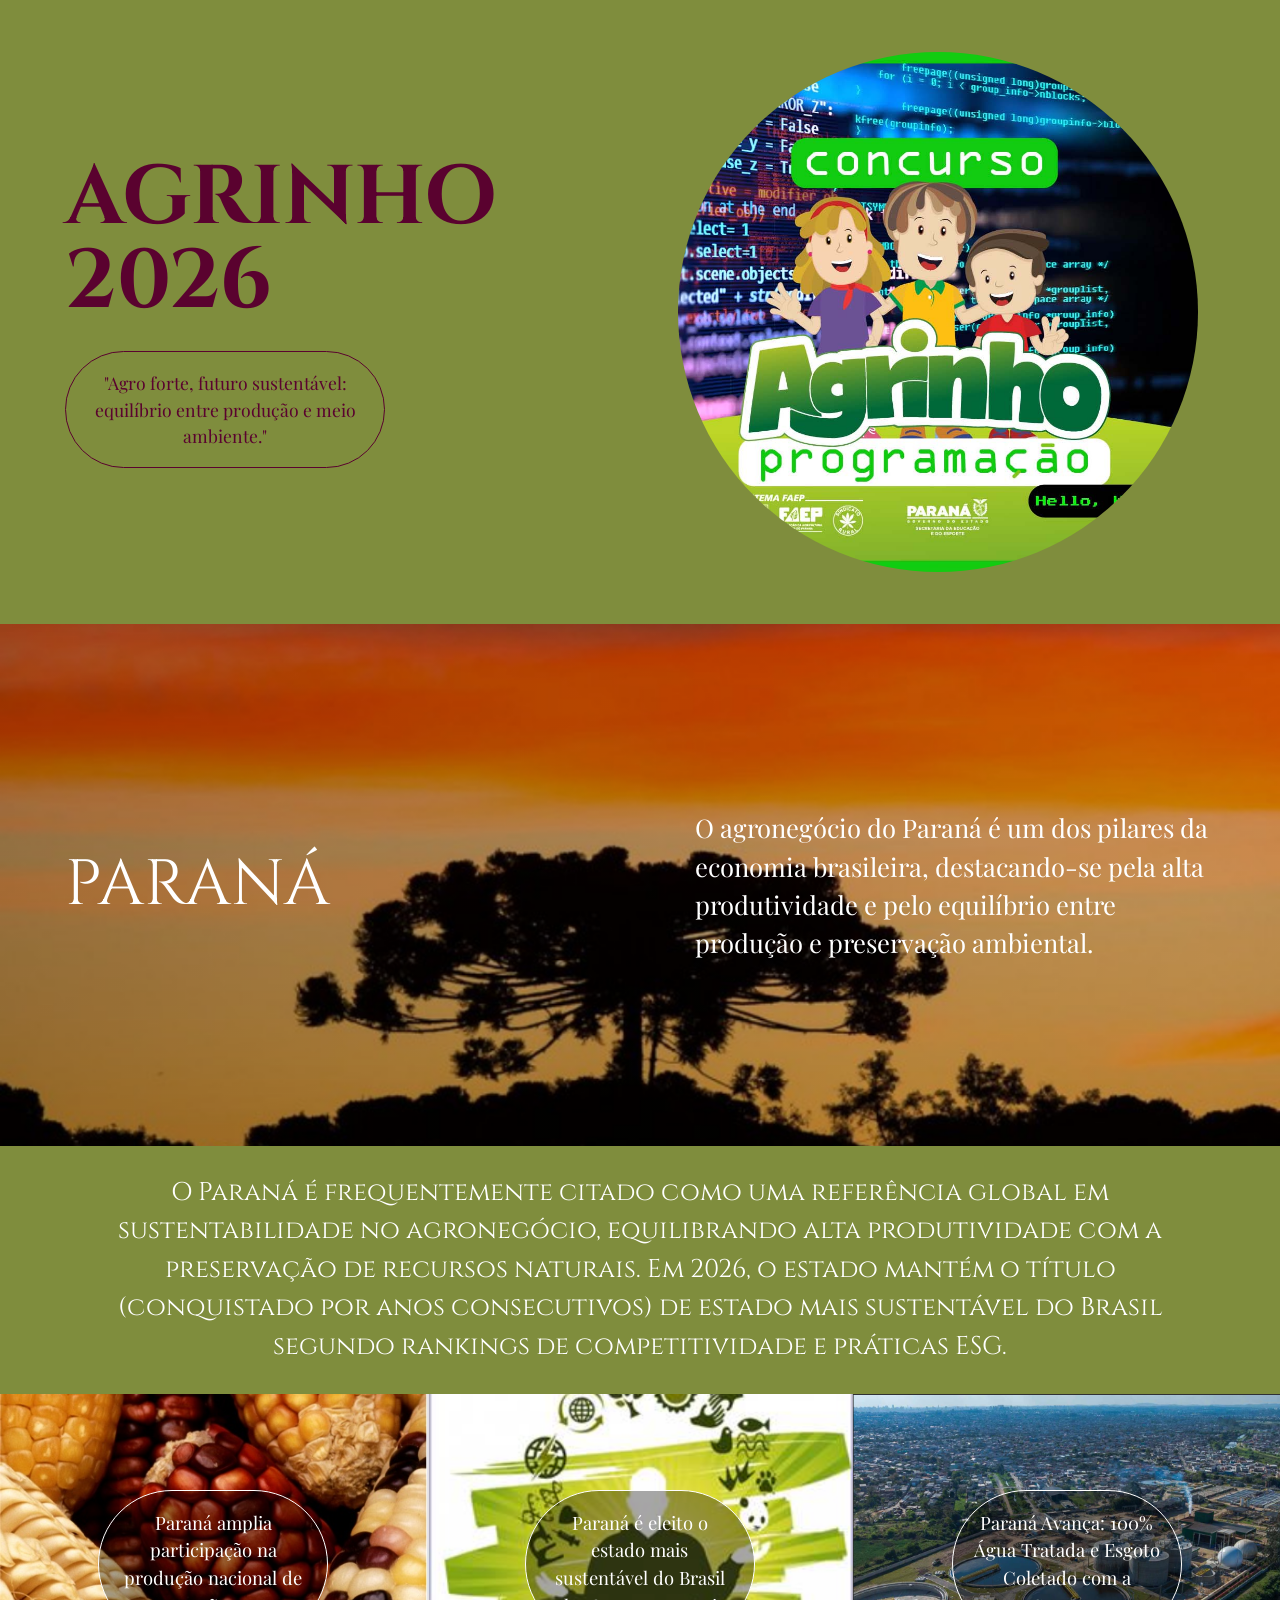
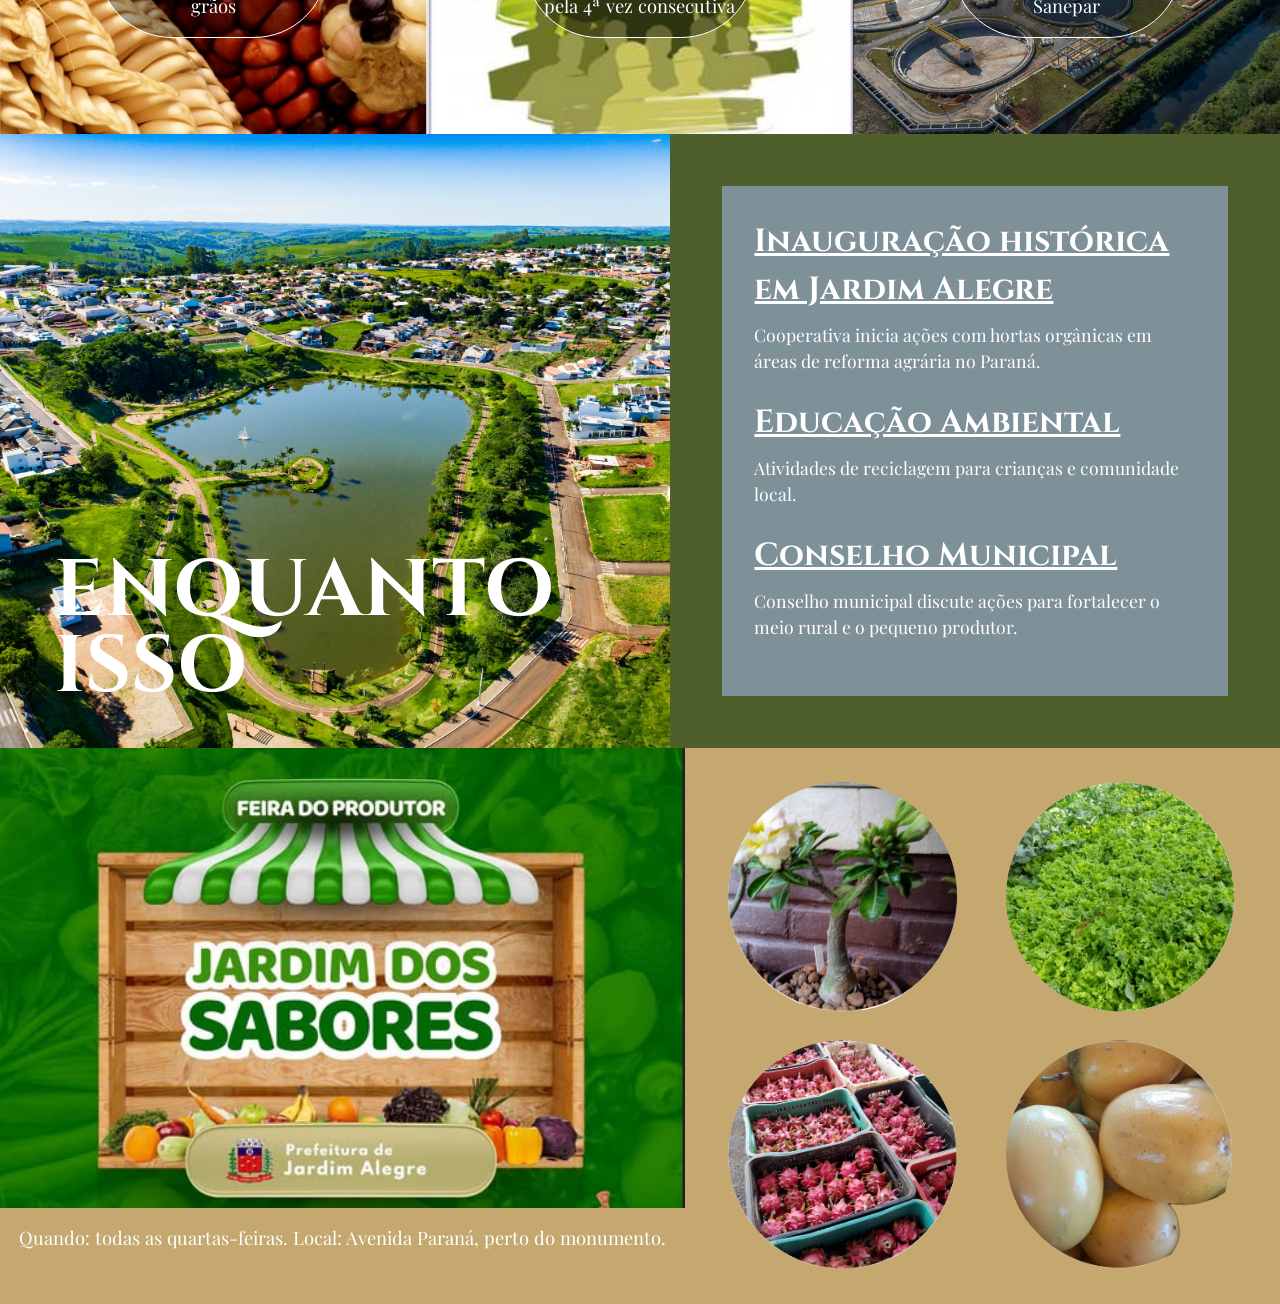
==== index.html @ 3c8ac08d "Arquivos iniciais da formação" ====
<!-- index.html -->
<!DOCTYPE html>
<html lang="pt-BR">
<head>
  <meta charset="UTF-8" />
  <meta name="viewport" content="width=device-width, initial-scale=1.0" />
  <title>Agrinho 2026</title>

  <!-- Fontes semelhantes ao visual do layout -->
  <link rel="preconnect" href="https://fonts.googleapis.com" />
  <link rel="preconnect" href="https://fonts.gstatic.com" crossorigin />
  <link href="https://fonts.googleapis.com/css2?family=Cinzel:wght@400;600;700&family=Playfair+Display:wght@400;600&display=swap" rel="stylesheet" />

  <link rel="stylesheet" href="style.css" />
</head>
<body>
  <!-- SEÇÃO 1: topo com título e imagem circular -->
  <header class="hero">
    <div class="container hero-grid">
      <div class="hero-left">
        <h1>AGRINHO<br>2026</h1>
        <p class="frase">
          "Agro forte, futuro sustentável: equilíbrio entre produção e meio ambiente."
        </p>
      </div>

      <div class="hero-right">
        <!-- Troque pela sua imagem do concurso -->
        <img src="./assets/logo-agrinho.jpg" alt="Concurso Agrinho Programação">
      </div>
    </div>
  </header>

  <!-- SEÇÃO 2: banner com foto grande e texto -->
  <section class="banner-parana">
    <div class="overlay">
      <div class="container banner-content">
        <h2>PARANÁ</h2>
        <p>
          O agronegócio do Paraná é um dos pilares da economia brasileira, destacando-se pela alta
          produtividade e pelo equilíbrio entre produção e preservação ambiental.
        </p>
      </div>
    </div>
  </section>

  <!-- SEÇÃO 3: frase em faixa -->
  <section class="faixa-texto">
    <div class="container">
      <p>
        O Paraná é frequentemente citado como uma referência global em sustentabilidade no agronegócio, equilibrando alta produtividade com a preservação de recursos naturais. Em 2026, o estado mantém o título (conquistado por anos consecutivos) de estado mais sustentável do Brasil segundo rankings de competitividade e práticas ESG.
      </p>
    </div>
  </section>

  <!-- SEÇÃO 4: três cards com imagens -->
  <section class="cards">
    <article class="card card1">
      <div class="bolha video-trigger" data-video-id="graos" data-video="https://www.youtube.com/embed/NdcTTXxXsOU?si=uc9wIzrJ57qQvcl_?autoplay=1">Paraná amplia participação na produção nacional de grãos</div>
    </article>
    <article class="card card2">
      <div class="bolha video-trigger" data-video-id="sustentavel" data-video="https://www.youtube.com/embed/W60i5AXB_xk?si=86JGva4tLfVAZhiq?autoplay=1">Paraná é eleito o estado mais sustentável do Brasil pela 4ª vez consecutiva</div>
    </article>
    <article class="card card3">
      <div class="bolha video-trigger" data-video-id="sanepar" data-video="https://www.youtube.com/watch?v=q3OQW8svbgk">Paraná Avança: 100% Água Tratada e Esgoto Coletado com a Sanepar</div>
    </article>
  </section>

  <!-- SEÇÃO 5: bloco "ENQUANTO ISSO" + caixa de notícias -->
  <section class="noticias">
    <div class="noticias-esquerda">
      <img src="./assets/fundo-5.jpg" alt="Vista aérea área rural">
      <h3>ENQUANTO<br>ISSO</h3>
    </div>

    <aside class="noticias-direita">
      <h4>
        <button
          class="noticia-trigger"
          type="button"
          data-news-id="inauguracao"
          data-news-title="Inauguração histórica em Jardim Alegre"
          data-news-image="./assets/inauguracao.jpg"
        >
          Inauguração histórica em Jardim Alegre
        </button>
      </h4>
      <p>Cooperativa inicia ações com hortas orgânicas em áreas de reforma agrária no Paraná.</p>

      <h4>
          <button
          class="noticia-trigger"
          type="button"
          data-news-id="ambiental"
          data-news-title="Educação Ambiental"
          data-news-image="./assets/meio-ambiente.jpg"
        >
          Educação Ambiental
        </button>
        
    </h4>
      <p>Atividades de reciclagem para crianças e comunidade local.</p>

      <h4>
          <button
          class="noticia-trigger"
          type="button"
          data-news-id="conselho"
          data-news-title="Conselho Municipal"
          data-news-image="./assets/conselho.jpg"
        >
           Conselho Municipal
        </button>
       
    </h4>
      <p>Conselho municipal discute ações para fortalecer o meio rural e o pequeno produtor.</p>
    </aside>
  </section>

  <!-- SEÇÃO 6: feira + galeria circular -->
  <section class="feira">
    <div class="feira-esquerda">
      <img src="./assets/fundo-6.png" alt="Feira do produtor">
      <p>Quando: todas as quartas-feiras. Local: Avenida Paraná, perto do monumento.</p>
    </div>

    <div class="feira-direita">
      <img src="./assets/link-1.png" alt="Muda de planta">
      <img src="./assets/link-2.png" alt="Verduras">
      <img src="./assets/link-3.png" alt="Frutas">
      <img src="./assets/link-4.png" alt="Batatas">
    </div>
  </section>
  <div class="video-modal" id="video-modal" aria-hidden="true">
    <div class="video-modal-content" role="dialog" aria-modal="true" aria-label="Vídeo">
      <button class="video-modal-close" id="close-video-modal" type="button" aria-label="Fechar vídeo">×</button>
      <iframe
        id="video-frame"
        src=""
        title="Vídeo do Paraná"
        allow="accelerometer; autoplay; clipboard-write; encrypted-media; gyroscope; picture-in-picture"
        allowfullscreen
      ></iframe>
      <div class="video-transcricao">
        <h4>Transcrição do vídeo</h4>
        <p id="video-transcript-text">Selecione um vídeo para ver a transcrição.</p>
      </div>
    </div>
  </div>

  <div class="news-modal" id="news-modal" aria-hidden="true">
    <div class="news-modal-content" role="dialog" aria-modal="true" aria-label="Notícia">
      <button class="news-modal-close" id="close-news-modal" type="button" aria-label="Fechar notícia">×</button>
      <img id="news-modal-image" src="" alt="" />
      <h4 id="news-modal-title"></h4>
      <button class="news-read-button" id="news-read-button" type="button">Ler notícia</button>
    </div>
  </div>

  <script src="script-video.js"></script>
  <script src="script-noticias.js"></script>
</body>
</html>
---- style.css ----
/* style.css */

/* Variáveis de cor para facilitar ajustes do tema */
:root {
  --verde-oliva: #7f8d3d;
  --verde-escuro: #4f5f2b;
  --vinho: #5a022f;
  --bege: #c5a86f;
  --azul-caixa: #7f9198;
  --branco: #ffffff;
}

/* Reset básico para consistência entre navegadores */
* {
  margin: 0;
  padding: 0;
  box-sizing: border-box;
}

/* Configuração global do corpo */
body {
  font-family: "Playfair Display", serif;
  background: #f4f1e8;
  color: var(--branco);
  line-height: 1.5;
}

/* Container central para limitar largura de conteúdo */
.container {
  width: min(1150px, 92%);
  margin: 0 auto;
}

/* HERO */
.hero {
  background: var(--verde-oliva);
  padding: 52px 0;
}

.hero-grid {
  display: grid;
  grid-template-columns: 1fr 1fr;
  align-items: center;
  gap: 40px;
}

.hero-left h1 {
  font-family: "Cinzel", serif;
  color: var(--vinho);
  font-size: clamp(2.2rem, 7vw, 5.2rem);
  line-height: 1.02;
  margin-bottom: 26px;
}

.frase {
  max-width: 320px;
  color: var(--vinho);
  border: 1px solid var(--vinho);
  border-radius: 999px;
  padding: 18px 20px;
  text-align: center;
  font-size: 1.1rem;
}

.hero-right img {
  width: min(520px, 100%);
  aspect-ratio: 1 / 1;
  object-fit: cover;
  border-radius: 50%;
  display: block;
  margin-inline: auto;
}

/* BANNER PARANÁ */
.banner-parana {
  min-height: 58vh;
  background: url("./assets/Fundo-1.png") center / cover no-repeat;
}

.overlay {
  background: linear-gradient(to right, rgba(0,0,0,.35), rgba(0,0,0,.2));
  min-height: inherit;
}

.banner-content {
  min-height: 58vh;
  display: flex;
  justify-content: space-between;
  align-items: center;
  gap: 24px;
}

.banner-content h2 {
  font-family: "Cinzel", serif;
  font-size: clamp(2rem, 5vw, 4rem);
  font-weight: 400;
}

.banner-content p {
  max-width: 520px;
  font-size: clamp(1rem, 2vw, 1.8rem);
}

/* FAIXA */
.faixa-texto {
  background: var(--verde-oliva);
  text-align: center;
  padding: 28px 0;
}

.faixa-texto p {
  font-family: "Cinzel", serif;
  font-size: clamp(1rem, 2vw, 1.8rem);
}

/* CARDS */
.cards {
  display: grid;
  grid-template-columns: repeat(3, 1fr);
}

.card {
  min-height: 340px;
  display: grid;
  place-items: center;
  background-size: cover;
  background-position: center;
}

.card1 { background-image: url("./assets/fundo-2.jpeg"); }
.card2 { background-image: url("./assets/fundo-3.png"); }
.card3 { background-image: url("./assets/fundo-4.png"); }

.bolha {
  width: min(230px, 90%);
  padding: 18px;
  border: 1px solid #fff;
  border-radius: 999px;
  text-align: center;
  background: rgba(0, 0, 0, 0.35);
  font-size: 1.15rem;
}

/* NOTÍCIAS */
.noticias {
  display: grid;
  grid-template-columns: 1.1fr 1fr;
  background: var(--verde-escuro);
}

.noticias-esquerda {
  position: relative;
}

.noticias-esquerda img {
  width: 100%;
  height: 100%;
  object-fit: cover;
  min-height: 480px;
}

.noticias-esquerda h3 {
  position: absolute;
  left: 8%;
  bottom: 7%;
  font-family: "Cinzel", serif;
  font-size: clamp(2rem, 7vw, 5rem);
  font-weight: 700;
  line-height: 0.95;
}

.noticias-direita {
  margin: 52px;
  background: var(--azul-caixa);
  padding: 32px;
}

.noticias-direita h4 {
  font-family: "Cinzel", serif;
  font-size: clamp(1.2rem, 2.5vw, 2rem);
  margin: 0 0 8px;
  text-decoration: underline;
}

.noticia-trigger {
  border: 0;
  background: transparent;
  color: inherit;
  font: inherit;
  text-align: left;
  text-decoration: underline;
  cursor: pointer;
}

.noticia-trigger:hover {
  opacity: 0.82;
}

.noticias-direita p {
  margin: 0 0 24px;
  font-size: 1.1rem;
}

/* FEIRA */
.feira {
  display: grid;
  grid-template-columns: 1.15fr 1fr;
  background: var(--bege);
}

.feira-esquerda img {
  width: 100%;
  height: 460px;
  object-fit: cover;
  display: block;
}

.feira-esquerda p {
  color: #fff;
  text-align: center;
  padding: 16px;
  font-size: 1.15rem;
}

.feira-direita {
  padding: 34px;
  display: grid;
  grid-template-columns: repeat(2, minmax(120px, 1fr));
  gap: 28px;
  align-content: center;
  justify-items: center;
}

.feira-direita img {
  width: min(230px, 100%);
  aspect-ratio: 1 / 1;
  border-radius: 50%;
  object-fit: cover;
}

/* RESPONSIVIDADE: tablets */
@media (max-width: 980px) {
  .hero-grid,
  .banner-content,
  .noticias,
  .feira {
    grid-template-columns: 1fr;
  }

  .banner-content {
    padding: 42px 0;
    align-items: flex-start;
    min-height: auto;
  }

  .cards {
    grid-template-columns: 1fr 1fr;
  }

  .noticias-direita {
    margin: 0;
  }
}

/* RESPONSIVIDADE: celulares */
@media (max-width: 640px) {
  .hero {
    padding: 28px 0;
  }

  .frase {
    max-width: 100%;
    font-size: 1rem;
  }

  .cards {
    grid-template-columns: 1fr;
  }

  .card {
    min-height: 290px;
  }

  .feira-direita {
    grid-template-columns: 1fr 1fr;
    gap: 18px;
    padding: 20px;
  }

  .noticias-direita {
    padding: 22px;
  }

  .video-transcricao {
    display: none;
  }
}

/* POPUP DE VIDEO */
.bolha.video-trigger {
  cursor: pointer;
  transition: transform 0.2s ease, background 0.2s ease;
}

.bolha.video-trigger:hover {
  transform: scale(1.04);
  background: rgba(0, 0, 0, 0.52);
}

.video-modal {
  position: fixed;
  inset: 0;
  display: none;
  place-items: center;
  background: rgba(0, 0, 0, 0.75);
  padding: 20px;
  z-index: 999;
}

.video-modal.active {
  display: grid;
}

.video-modal-content {
  position: relative;
  width: min(920px, 94vw);
  background: #000;
  border-radius: 12px;
  overflow: hidden;
  max-height: 90vh;
  display: flex;
  flex-direction: column;
}

.video-modal-content iframe {
  width: 100%;
  aspect-ratio: 16 / 9;
  border: 0;
  display: block;
}

.video-transcricao {
  padding: 16px;
  background: #f4f1e8;
  color: #222;
  overflow-y: auto;
  max-height: 32vh;
}

.video-transcricao h4 {
  font-family: "Cinzel", serif;
  font-size: 1.2rem;
  margin: 0 0 8px;
}

.video-transcricao p {
  margin: 0;
  line-height: 1.55;
}

.video-modal-close {
  position: absolute;
  top: 8px;
  right: 8px;
  width: 38px;
  height: 38px;
  border: 0;
  border-radius: 50%;
  background: rgba(255, 255, 255, 0.9);
  color: #222;
  font-size: 1.6rem;
  line-height: 1;
  cursor: pointer;
}

body.modal-open {
  overflow: hidden;
}

/* POPUP DE NOTICIA */
.news-modal {
  position: fixed;
  inset: 0;
  display: none;
  place-items: center;
  background: rgba(0, 0, 0, 0.75);
  padding: 20px;
  z-index: 1000;
}

.news-modal.active {
  display: grid;
}

.news-modal-content {
  position: relative;
  width: min(760px, 94vw);
  background: #f4f1e8;
  color: #2c2c2c;
  border-radius: 12px;
  padding: 18px 18px 22px;
}

.news-modal-content img {
  width: 100%;
  aspect-ratio: 16 / 9;
  object-fit: cover;
  border-radius: 10px;
  margin-bottom: 12px;
  background: #ddd;
}

.news-modal-content h4 {
  font-family: "Cinzel", serif;
  color: #2c2c2c;
  font-size: clamp(1.1rem, 2.4vw, 1.7rem);
  margin: 0 0 14px;
}

.news-read-button {
  border: 0;
  border-radius: 999px;
  padding: 12px 20px;
  background: var(--verde-escuro);
  color: #fff;
  font-size: 1rem;
  cursor: pointer;
}

.news-modal-close {
  position: absolute;
  top: 8px;
  right: 8px;
  width: 38px;
  height: 38px;
  border: 0;
  border-radius: 50%;
  background: rgba(0, 0, 0, 0.8);
  color: #fff;
  font-size: 1.5rem;
  line-height: 1;
  cursor: pointer;
}

/* Acessibilidade: foco visível para navegação por teclado */
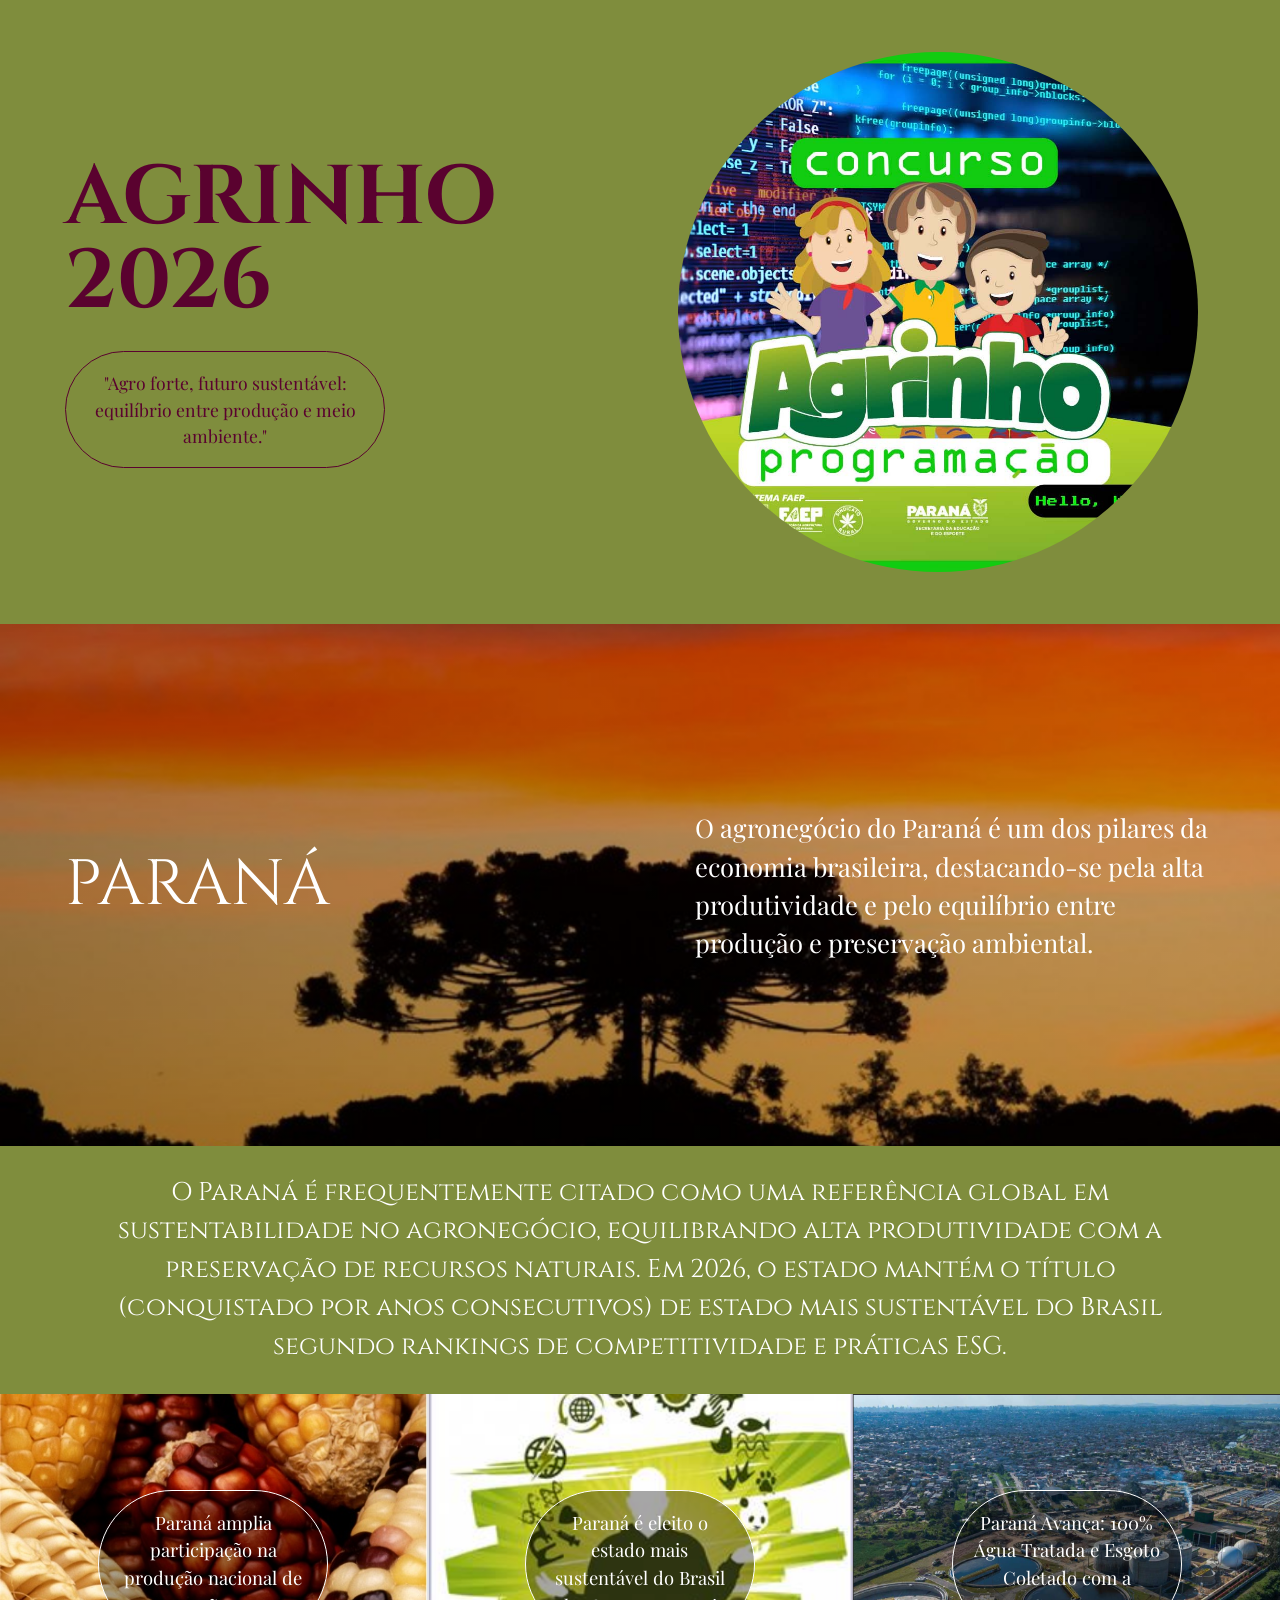
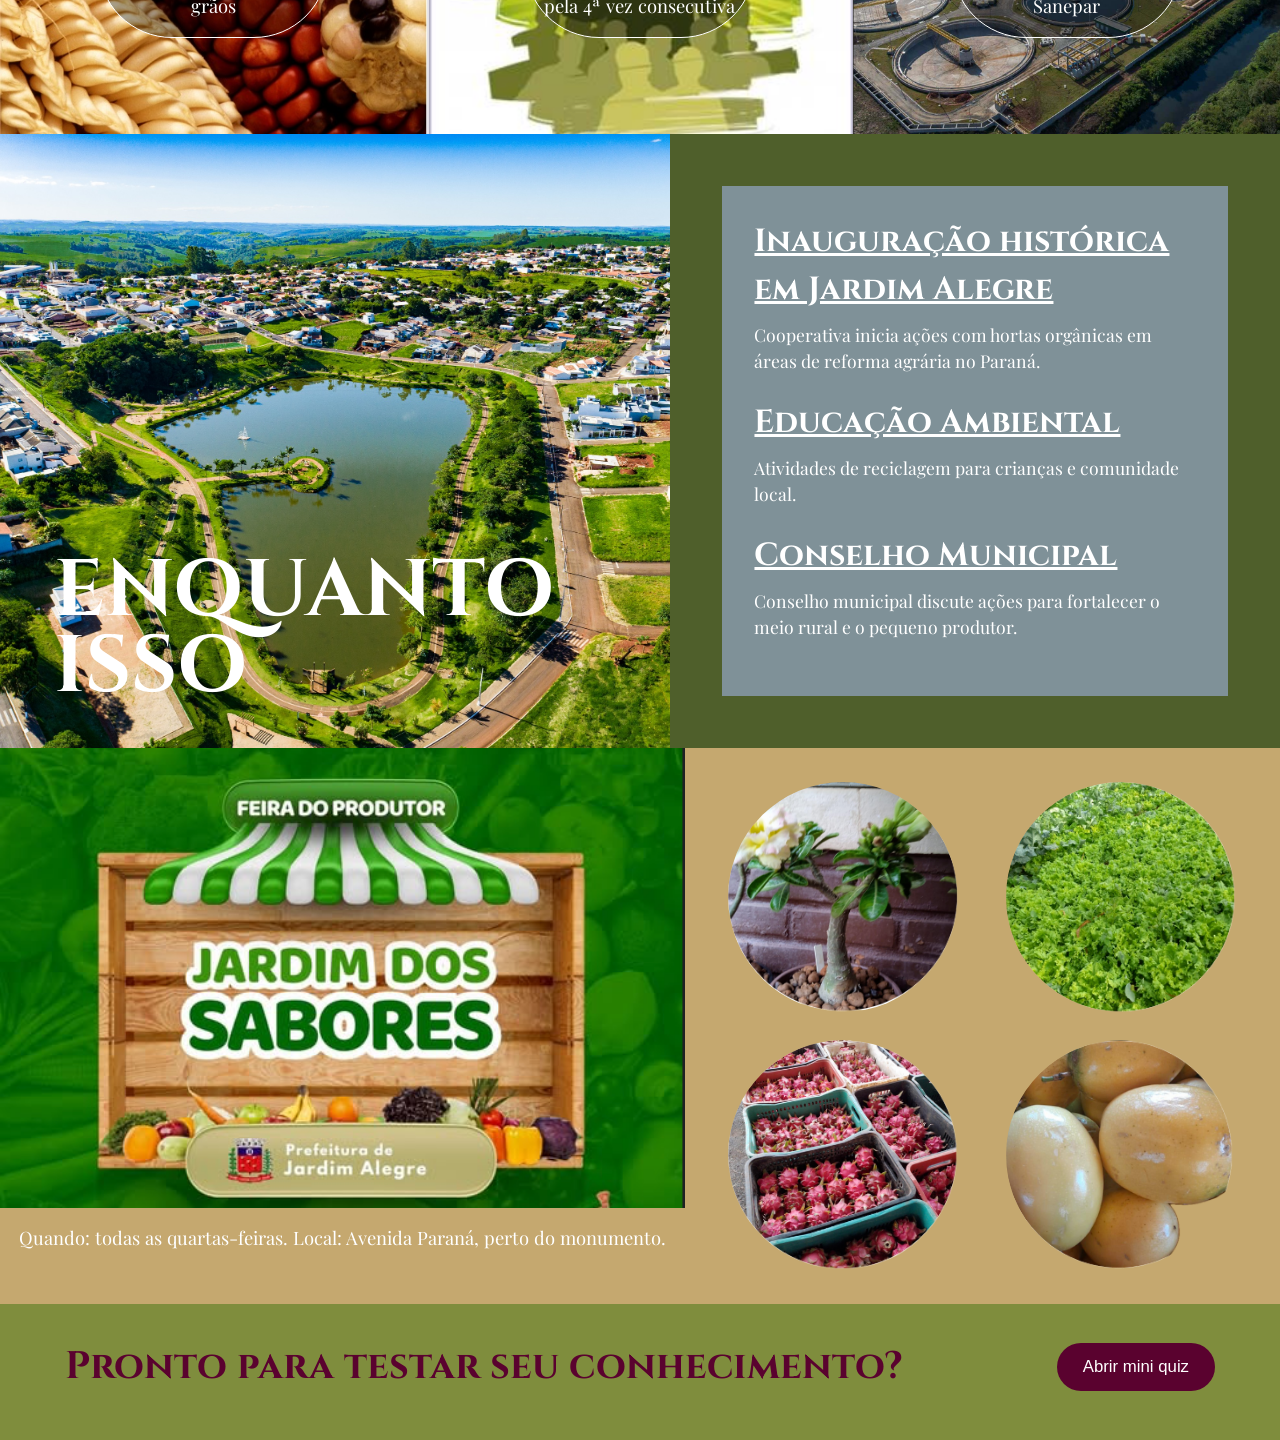
==== commit b174cf53: "Finalizado" ====
--- a/index.html
+++ b/index.html
@@ -15,16 +15,16 @@
 </head>
 <body>
   <!-- SEÇÃO 1: topo com título e imagem circular -->
-  <header class="hero">
-    <div class="container hero-grid">
-      <div class="hero-left">
+  <header class="topo">
+    <div class="conteiner topo-grade">
+      <div class="topo-esquerda">
         <h1>AGRINHO<br>2026</h1>
         <p class="frase">
           "Agro forte, futuro sustentável: equilíbrio entre produção e meio ambiente."
         </p>
       </div>
 
-      <div class="hero-right">
+      <div class="topo-direita">
         <!-- Troque pela sua imagem do concurso -->
         <img src="./assets/logo-agrinho.jpg" alt="Concurso Agrinho Programação">
       </div>
@@ -33,8 +33,8 @@
 
   <!-- SEÇÃO 2: banner com foto grande e texto -->
   <section class="banner-parana">
-    <div class="overlay">
-      <div class="container banner-content">
+    <div class="sobreposicao">
+      <div class="conteiner banner-conteudo">
         <h2>PARANÁ</h2>
         <p>
           O agronegócio do Paraná é um dos pilares da economia brasileira, destacando-se pela alta
@@ -46,25 +46,27 @@
 
   <!-- SEÇÃO 3: frase em faixa -->
   <section class="faixa-texto">
-    <div class="container">
+    <div class="conteiner">
       <p>
         O Paraná é frequentemente citado como uma referência global em sustentabilidade no agronegócio, equilibrando alta produtividade com a preservação de recursos naturais. Em 2026, o estado mantém o título (conquistado por anos consecutivos) de estado mais sustentável do Brasil segundo rankings de competitividade e práticas ESG.
       </p>
     </div>
   </section>
 
-  <!-- SEÇÃO 4: três cards com imagens -->
-  <section class="cards">
-    <article class="card card1">
-      <div class="bolha video-trigger" data-video-id="graos" data-video="https://www.youtube.com/embed/NdcTTXxXsOU?si=uc9wIzrJ57qQvcl_?autoplay=1">Paraná amplia participação na produção nacional de grãos</div>
+  <!-- SEÇÃO 4: três cartoes com imagens -->
+  <section class="cartoes">
+    <article class="cartao cartao-1">
+      <div class="bolha gatilho-video" data-id-video="graos" data-url-video="https://www.youtube.com/embed/NdcTTXxXsOU?si=uc9wIzrJ57qQvcl_?autoplay=1">Paraná amplia participação na produção nacional de grãos</div>
     </article>
-    <article class="card card2">
-      <div class="bolha video-trigger" data-video-id="sustentavel" data-video="https://www.youtube.com/embed/W60i5AXB_xk?si=86JGva4tLfVAZhiq?autoplay=1">Paraná é eleito o estado mais sustentável do Brasil pela 4ª vez consecutiva</div>
+    <article class="cartao cartao-2">
+      <div class="bolha gatilho-video" data-id-video="sustentavel" data-url-video="https://www.youtube.com/embed/W60i5AXB_xk?si=86JGva4tLfVAZhiq?autoplay=1">Paraná é eleito o estado mais sustentável do Brasil pela 4ª vez consecutiva</div>
     </article>
-    <article class="card card3">
-      <div class="bolha video-trigger" data-video-id="sanepar" data-video="https://www.youtube.com/watch?v=q3OQW8svbgk">Paraná Avança: 100% Água Tratada e Esgoto Coletado com a Sanepar</div>
+    <article class="cartao cartao-3">
+      <div class="bolha gatilho-video" data-id-video="sanepar" data-url-video="https://www.youtube.com/watch?v=q3OQW8svbgk">Paraná Avança: 100% Água Tratada e Esgoto Coletado com a Sanepar</div>
     </article>
   </section>
+
+  
 
   <!-- SEÇÃO 5: bloco "ENQUANTO ISSO" + caixa de notícias -->
   <section class="noticias">
@@ -76,11 +78,12 @@
     <aside class="noticias-direita">
       <h4>
         <button
-          class="noticia-trigger"
+          class="gatilho-noticia"
           type="button"
-          data-news-id="inauguracao"
-          data-news-title="Inauguração histórica em Jardim Alegre"
-          data-news-image="./assets/inauguracao.jpg"
+          data-id-noticia="inauguracao"
+          data-titulo-noticia="Inauguração histórica em Jardim Alegre"
+          data-imagem-noticia="./assets/inauguracao.jpg"
+          data-url-noticia="https://www.jardimalegre.pr.gov.br/noticia?noticia=5655"
         >
           Inauguração histórica em Jardim Alegre
         </button>
@@ -89,11 +92,12 @@
 
       <h4>
           <button
-          class="noticia-trigger"
+          class="gatilho-noticia"
           type="button"
-          data-news-id="ambiental"
-          data-news-title="Educação Ambiental"
-          data-news-image="./assets/meio-ambiente.jpg"
+          data-id-noticia="ambiental"
+          data-titulo-noticia="Educação Ambiental"
+          data-imagem-noticia="./assets/meio-ambiente.jpg"
+          data-url-noticia="https://www.jardimalegre.pr.gov.br/noticia?noticia=6132"
         >
           Educação Ambiental
         </button>
@@ -103,11 +107,12 @@
 
       <h4>
           <button
-          class="noticia-trigger"
+          class="gatilho-noticia"
           type="button"
-          data-news-id="conselho"
-          data-news-title="Conselho Municipal"
-          data-news-image="./assets/conselho.jpg"
+          data-id-noticia="conselho"
+          data-titulo-noticia="Conselho Municipal"
+          data-imagem-noticia="./assets/conselho.jpg"
+          data-url-noticia="https://www.jardimalegre.pr.gov.br/noticia?noticia=6112"
         >
            Conselho Municipal
         </button>
@@ -131,33 +136,156 @@
       <img src="./assets/link-4.png" alt="Batatas">
     </div>
   </section>
-  <div class="video-modal" id="video-modal" aria-hidden="true">
-    <div class="video-modal-content" role="dialog" aria-modal="true" aria-label="Vídeo">
-      <button class="video-modal-close" id="close-video-modal" type="button" aria-label="Fechar vídeo">×</button>
+
+  <section class="chamada-quiz">
+    <div class="conteiner chamada-quiz-conteiner">
+      <h3>Pronto para testar seu conhecimento?</h3>
+      <button class="botao-abrir-quiz" id="botao-abrir-quiz" type="button">
+        Abrir mini quiz
+      </button>
+    </div>
+  </section>
+  <div class="modal-video" id="modal-video" aria-hidden="true">
+    <div class="modal-video-conteudo" role="dialog" aria-modal="true" aria-label="Vídeo">
+      <button class="modal-video-fechar" id="fechar-modal-video" type="button" aria-label="Fechar vídeo">×</button>
       <iframe
-        id="video-frame"
+        id="frame-video"
         src=""
         title="Vídeo do Paraná"
         allow="accelerometer; autoplay; clipboard-write; encrypted-media; gyroscope; picture-in-picture"
         allowfullscreen
       ></iframe>
-      <div class="video-transcricao">
+      <div class="transcricao-video">
         <h4>Transcrição do vídeo</h4>
-        <p id="video-transcript-text">Selecione um vídeo para ver a transcrição.</p>
+        <p id="texto-transcricao-video">Selecione um vídeo para ver a transcrição.</p>
       </div>
     </div>
   </div>
 
-  <div class="news-modal" id="news-modal" aria-hidden="true">
-    <div class="news-modal-content" role="dialog" aria-modal="true" aria-label="Notícia">
-      <button class="news-modal-close" id="close-news-modal" type="button" aria-label="Fechar notícia">×</button>
-      <img id="news-modal-image" src="" alt="" />
-      <h4 id="news-modal-title"></h4>
-      <button class="news-read-button" id="news-read-button" type="button">Ler notícia</button>
+  <div class="modal-noticia" id="modal-noticia" aria-hidden="true">
+    <div class="modal-noticia-conteudo" role="dialog" aria-modal="true" aria-label="Notícia">
+      <button class="modal-noticia-fechar" id="fechar-modal-noticia" type="button" aria-label="Fechar notícia">×</button>
+      <img id="imagem-modal-noticia" src="" alt="" />
+      <h4 id="titulo-modal-noticia"></h4>
+      <div class="acoes-noticia">
+        <button class="botao-ler-noticia" id="botao-ler-noticia" type="button">Ler notícia</button>
+        <button class="botao-link-noticia" id="botao-link-noticia" type="button">Ir para notícia</button>
+      </div>
+    </div>
+  </div>
+
+  <div class="modal-quiz" id="modal-quiz" aria-hidden="true">
+    <div class="modal-quiz-conteudo" role="dialog" aria-modal="true" aria-label="Mini quiz">
+      <button class="modal-quiz-fechar" id="fechar-modal-quiz" type="button" aria-label="Fechar quiz">×</button>
+
+      <div class="quiz" id="mini-quiz">
+        <div class="quiz-conteiner">
+          <div class="quiz-introducao">
+            <h2>Mini Quiz do Agrinho</h2>
+            <p>
+              Teste seus conhecimentos sobre o agronegócio sustentável do Paraná. São 5 perguntas rápidas.
+            </p>
+          </div>
+
+          <form class="formulario-quiz" id="formulario-quiz">
+            <div class="progresso-quiz">
+              <span id="passo-quiz">1</span>/<span id="total-quiz">5</span>
+            </div>
+
+            <div class="etapas-quiz">
+              <div class="etapa-quiz ativo" data-step="1">
+                <h3 class="titulo-pergunta-quiz">1) Qual é o principal destaque do agronegócio do Paraná citado no projeto?</h3>
+                <div class="opcoes-quiz">
+                  <label class="opcao-quiz">
+                    <input type="radio" name="q1" value="a" /> Alta produtividade com preservação ambiental
+                  </label>
+                  <label class="opcao-quiz" data-correta="true">
+                    <input type="radio" name="q1" value="b" /> Equilíbrio entre produção e preservação ambiental
+                  </label>
+                  <label class="opcao-quiz">
+                    <input type="radio" name="q1" value="c" /> Foco exclusivo em exportação de grãos
+                  </label>
+                </div>
+                <button class="botao-proximo-quiz" type="button" disabled>Próximo</button>
+              </div>
+
+              <div class="etapa-quiz" data-step="2">
+                <h3 class="titulo-pergunta-quiz">2) Segundo o conteúdo, o Paraná é referência global em:</h3>
+                <div class="opcoes-quiz">
+                  <label class="opcao-quiz" data-correta="true">
+                    <input type="radio" name="q2" value="a" /> Sustentabilidade no agronegócio
+                  </label>
+                  <label class="opcao-quiz">
+                    <input type="radio" name="q2" value="b" /> Pesca industrial
+                  </label>
+                  <label class="opcao-quiz">
+                    <input type="radio" name="q2" value="c" /> Mineração de ferro
+                  </label>
+                </div>
+                <button class="botao-proximo-quiz" type="button" disabled>Próximo</button>
+              </div>
+
+              <div class="etapa-quiz" data-step="3">
+                <h3 class="titulo-pergunta-quiz">3) O evento da feira do produtor acontece:</h3>
+                <div class="opcoes-quiz">
+                  <label class="opcao-quiz" data-correta="true">
+                    <input type="radio" name="q3" value="a" /> Todas as quartas-feiras
+                  </label>
+                  <label class="opcao-quiz">
+                    <input type="radio" name="q3" value="b" /> Apenas aos domingos
+                  </label>
+                  <label class="opcao-quiz">
+                    <input type="radio" name="q3" value="c" /> Somente uma vez por mês
+                  </label>
+                </div>
+                <button class="botao-proximo-quiz" type="button" disabled>Próximo</button>
+              </div>
+
+              <div class="etapa-quiz" data-step="4">
+                <h3 class="titulo-pergunta-quiz">4) Qual tema aparece na seção de notícias?</h3>
+                <div class="opcoes-quiz">
+                  <label class="opcao-quiz">
+                    <input type="radio" name="q4" value="a" /> Lançamento de satélites
+                  </label>
+                  <label class="opcao-quiz" data-correta="true">
+                    <input type="radio" name="q4" value="b" /> Educação ambiental
+                  </label>
+                  <label class="opcao-quiz">
+                    <input type="radio" name="q4" value="c" /> Turismo de luxo
+                  </label>
+                </div>
+                <button class="botao-proximo-quiz" type="button" disabled>Próximo</button>
+              </div>
+
+              <div class="etapa-quiz" data-step="5">
+                <h3 class="titulo-pergunta-quiz">5) O Paraná foi eleito o estado mais sustentável do Brasil pela:</h3>
+                <div class="opcoes-quiz">
+                  <label class="opcao-quiz">
+                    <input type="radio" name="q5" value="a" /> 1ª vez consecutiva
+                  </label>
+                  <label class="opcao-quiz" data-correta="true">
+                    <input type="radio" name="q5" value="b" /> 4ª vez consecutiva
+                  </label>
+                  <label class="opcao-quiz">
+                    <input type="radio" name="q5" value="c" /> 10ª vez consecutiva
+                  </label>
+                </div>
+                <button class="botao-proximo-quiz" type="button" disabled>Finalizar</button>
+              </div>
+            </div>
+
+            <div class="resultado-quiz" id="resultado-quiz" aria-live="polite"></div>
+            <div class="acoes-quiz oculto" id="acoes-quiz">
+              <button class="botao-reiniciar-quiz" type="button" id="botao-reiniciar-quiz">Reiniciar</button>
+            </div>
+          </form>
+        </div>
+      </div>
     </div>
   </div>
 
   <script src="script-video.js"></script>
   <script src="script-noticias.js"></script>
+  <script src="script-quiz.js"></script>
 </body>
 </html>
--- a/style.css
+++ b/style.css
@@ -26,25 +26,25 @@
 }
 
 /* Container central para limitar largura de conteúdo */
-.container {
+.conteiner {
   width: min(1150px, 92%);
   margin: 0 auto;
 }
 
 /* HERO */
-.hero {
+.topo {
   background: var(--verde-oliva);
   padding: 52px 0;
 }
 
-.hero-grid {
+.topo-grade {
   display: grid;
   grid-template-columns: 1fr 1fr;
   align-items: center;
   gap: 40px;
 }
 
-.hero-left h1 {
+.topo-esquerda h1 {
   font-family: "Cinzel", serif;
   color: var(--vinho);
   font-size: clamp(2.2rem, 7vw, 5.2rem);
@@ -62,7 +62,7 @@
   font-size: 1.1rem;
 }
 
-.hero-right img {
+.topo-direita img {
   width: min(520px, 100%);
   aspect-ratio: 1 / 1;
   object-fit: cover;
@@ -77,12 +77,12 @@
   background: url("./assets/Fundo-1.png") center / cover no-repeat;
 }
 
-.overlay {
+.sobreposicao {
   background: linear-gradient(to right, rgba(0,0,0,.35), rgba(0,0,0,.2));
   min-height: inherit;
 }
 
-.banner-content {
+.banner-conteudo {
   min-height: 58vh;
   display: flex;
   justify-content: space-between;
@@ -90,13 +90,13 @@
   gap: 24px;
 }
 
-.banner-content h2 {
+.banner-conteudo h2 {
   font-family: "Cinzel", serif;
   font-size: clamp(2rem, 5vw, 4rem);
   font-weight: 400;
 }
 
-.banner-content p {
+.banner-conteudo p {
   max-width: 520px;
   font-size: clamp(1rem, 2vw, 1.8rem);
 }
@@ -114,12 +114,12 @@
 }
 
 /* CARDS */
-.cards {
+.cartoes {
   display: grid;
   grid-template-columns: repeat(3, 1fr);
 }
 
-.card {
+.cartao {
   min-height: 340px;
   display: grid;
   place-items: center;
@@ -127,9 +127,9 @@
   background-position: center;
 }
 
-.card1 { background-image: url("./assets/fundo-2.jpeg"); }
-.card2 { background-image: url("./assets/fundo-3.png"); }
-.card3 { background-image: url("./assets/fundo-4.png"); }
+.cartao-1 { background-image: url("./assets/fundo-2.jpeg"); }
+.cartao-2 { background-image: url("./assets/fundo-3.png"); }
+.cartao-3 { background-image: url("./assets/fundo-4.png"); }
 
 .bolha {
   width: min(230px, 90%);
@@ -182,7 +182,7 @@
   text-decoration: underline;
 }
 
-.noticia-trigger {
+.gatilho-noticia {
   border: 0;
   background: transparent;
   color: inherit;
@@ -192,7 +192,7 @@
   cursor: pointer;
 }
 
-.noticia-trigger:hover {
+.gatilho-noticia:hover {
   opacity: 0.82;
 }
 
@@ -240,31 +240,40 @@
 
 /* RESPONSIVIDADE: tablets */
 @media (max-width: 980px) {
-  .hero-grid,
-  .banner-content,
+  .topo-grade,
+  .banner-conteudo,
   .noticias,
   .feira {
     grid-template-columns: 1fr;
   }
 
-  .banner-content {
+  .banner-conteudo {
     padding: 42px 0;
     align-items: flex-start;
     min-height: auto;
   }
 
-  .cards {
+  .cartoes {
     grid-template-columns: 1fr 1fr;
   }
 
   .noticias-direita {
     margin: 0;
   }
+
+  .quiz-conteiner {
+    grid-template-columns: 1fr;
+  }
+
+  .chamada-quiz-conteiner {
+    justify-content: center;
+    text-align: center;
+  }
 }
 
 /* RESPONSIVIDADE: celulares */
 @media (max-width: 640px) {
-  .hero {
+  .topo {
     padding: 28px 0;
   }
 
@@ -273,11 +282,11 @@
     font-size: 1rem;
   }
 
-  .cards {
+  .cartoes {
     grid-template-columns: 1fr;
   }
 
-  .card {
+  .cartao {
     min-height: 290px;
   }
 
@@ -291,23 +300,39 @@
     padding: 22px;
   }
 
-  .video-transcricao {
+  .transcricao-video {
     display: none;
   }
+
+  .formulario-quiz {
+    padding: 18px;
+  }
+
+  .modal-quiz-conteudo {
+    padding: 16px;
+  }
+
+  .opcoes-quiz {
+    grid-template-columns: 1fr;
+  }
+
+  .opcao-quiz {
+    aspect-ratio: auto;
+  }
 }
 
 /* POPUP DE VIDEO */
-.bolha.video-trigger {
+.bolha.gatilho-video {
   cursor: pointer;
   transition: transform 0.2s ease, background 0.2s ease;
 }
 
-.bolha.video-trigger:hover {
+.bolha.gatilho-video:hover {
   transform: scale(1.04);
   background: rgba(0, 0, 0, 0.52);
 }
 
-.video-modal {
+.modal-video {
   position: fixed;
   inset: 0;
   display: none;
@@ -317,11 +342,11 @@
   z-index: 999;
 }
 
-.video-modal.active {
-  display: grid;
-}
-
-.video-modal-content {
+.modal-video.ativo {
+  display: grid;
+}
+
+.modal-video-conteudo {
   position: relative;
   width: min(920px, 94vw);
   background: #000;
@@ -332,14 +357,14 @@
   flex-direction: column;
 }
 
-.video-modal-content iframe {
+.modal-video-conteudo iframe {
   width: 100%;
   aspect-ratio: 16 / 9;
   border: 0;
   display: block;
 }
 
-.video-transcricao {
+.transcricao-video {
   padding: 16px;
   background: #f4f1e8;
   color: #222;
@@ -347,18 +372,18 @@
   max-height: 32vh;
 }
 
-.video-transcricao h4 {
+.transcricao-video h4 {
   font-family: "Cinzel", serif;
   font-size: 1.2rem;
   margin: 0 0 8px;
 }
 
-.video-transcricao p {
+.transcricao-video p {
   margin: 0;
   line-height: 1.55;
 }
 
-.video-modal-close {
+.modal-video-fechar {
   position: absolute;
   top: 8px;
   right: 8px;
@@ -373,12 +398,12 @@
   cursor: pointer;
 }
 
-body.modal-open {
+body.modal-aberto {
   overflow: hidden;
 }
 
 /* POPUP DE NOTICIA */
-.news-modal {
+.modal-noticia {
   position: fixed;
   inset: 0;
   display: none;
@@ -388,11 +413,11 @@
   z-index: 1000;
 }
 
-.news-modal.active {
-  display: grid;
-}
-
-.news-modal-content {
+.modal-noticia.ativo {
+  display: grid;
+}
+
+.modal-noticia-conteudo {
   position: relative;
   width: min(760px, 94vw);
   background: #f4f1e8;
@@ -401,23 +426,25 @@
   padding: 18px 18px 22px;
 }
 
-.news-modal-content img {
+.modal-noticia-conteudo img {
   width: 100%;
-  aspect-ratio: 16 / 9;
-  object-fit: cover;
+  height: auto;
+  max-height: 52vh;
+  object-fit: contain;
   border-radius: 10px;
   margin-bottom: 12px;
   background: #ddd;
-}
-
-.news-modal-content h4 {
+  display: block;
+}
+
+.modal-noticia-conteudo h4 {
   font-family: "Cinzel", serif;
   color: #2c2c2c;
   font-size: clamp(1.1rem, 2.4vw, 1.7rem);
   margin: 0 0 14px;
 }
 
-.news-read-button {
+.botao-ler-noticia {
   border: 0;
   border-radius: 999px;
   padding: 12px 20px;
@@ -427,7 +454,23 @@
   cursor: pointer;
 }
 
-.news-modal-close {
+.acoes-noticia {
+  display: flex;
+  gap: 10px;
+  flex-wrap: wrap;
+}
+
+.botao-link-noticia {
+  border: 0;
+  border-radius: 999px;
+  padding: 12px 20px;
+  background: var(--vinho);
+  color: #fff;
+  font-size: 1rem;
+  cursor: pointer;
+}
+
+.modal-noticia-fechar {
   position: absolute;
   top: 8px;
   right: 8px;
@@ -442,4 +485,230 @@
   cursor: pointer;
 }
 
+/* QUIZ */
+.quiz {
+  background: transparent;
+  color: #2c2c2c;
+  padding: 0;
+}
+
+.quiz-conteiner {
+  display: grid;
+  grid-template-columns: 1fr;
+  gap: 20px;
+  align-items: start;
+}
+
+.quiz-introducao h2 {
+  font-family: "Cinzel", serif;
+  font-size: clamp(1.6rem, 3.4vw, 2.8rem);
+  color: var(--vinho);
+  margin-bottom: 12px;
+}
+
+.quiz-introducao p {
+  font-size: 1.05rem;
+  max-width: 360px;
+}
+
+.formulario-quiz {
+  background: #ffffff;
+  border: 1px solid rgba(0, 0, 0, 0.08);
+  border-radius: 16px;
+  padding: 22px 22px 26px;
+  box-shadow: 0 12px 30px rgba(0, 0, 0, 0.08);
+  background-image: radial-gradient(circle at top, rgba(127, 141, 61, 0.1), transparent 60%);
+}
+
+.progresso-quiz {
+  font-family: "Cinzel", serif;
+  color: var(--vinho);
+  font-size: 1.1rem;
+  text-align: right;
+}
+
+.etapas-quiz {
+  margin-top: 12px;
+}
+
+.etapa-quiz {
+  display: none;
+  gap: 14px;
+}
+
+.etapa-quiz.ativo {
+  display: grid;
+}
+
+.titulo-pergunta-quiz {
+  font-family: "Cinzel", serif;
+  font-size: clamp(1.25rem, 2.6vw, 1.7rem);
+  color: #1f1f1f;
+}
+
+.opcoes-quiz {
+  display: grid;
+  grid-template-columns: repeat(auto-fit, minmax(160px, 1fr));
+  gap: 12px;
+}
+
+.opcao-quiz {
+  display: grid;
+  place-items: center;
+  text-align: center;
+  padding: 16px;
+  border-radius: 14px;
+  border: 1px solid rgba(0, 0, 0, 0.12);
+  background: #f7f3e6;
+  cursor: pointer;
+  transition: background 0.2s ease, border-color 0.2s ease, transform 0.2s ease;
+  aspect-ratio: 1 / 1;
+  font-size: 1.08rem;
+}
+
+.opcao-quiz input {
+  position: absolute;
+  opacity: 0;
+  pointer-events: none;
+}
+
+.opcao-quiz:hover {
+  background: rgba(127, 141, 61, 0.12);
+  transform: translateY(-2px);
+}
+
+.opcao-quiz.selecionado {
+  border-color: var(--verde-escuro);
+  background: rgba(127, 141, 61, 0.25);
+}
+
+.botao-proximo-quiz {
+  justify-self: end;
+  border: 0;
+  border-radius: 999px;
+  padding: 12px 24px;
+  font-size: 1.05rem;
+  cursor: pointer;
+  background: var(--verde-escuro);
+  color: #fff;
+}
+
+.botao-proximo-quiz:disabled {
+  opacity: 0.6;
+  cursor: not-allowed;
+}
+
+.acoes-quiz {
+  display: flex;
+  gap: 10px;
+  margin-top: 12px;
+}
+
+.acoes-quiz.oculto {
+  display: none;
+}
+
+.botao-reiniciar-quiz {
+  border: 0;
+  border-radius: 999px;
+  padding: 12px 20px;
+  font-size: 1.05rem;
+  cursor: pointer;
+  background: var(--vinho);
+  color: #fff;
+}
+
+.resultado-quiz {
+  margin-top: 16px;
+  font-size: 1.15rem;
+  color: #1f1f1f;
+}
+
+.formulario-quiz.finalizado .etapas-quiz {
+  display: none;
+}
+
+.formulario-quiz.finalizado .progresso-quiz {
+  opacity: 0.7;
+}
+
+/* CTA QUIZ */
+.chamada-quiz {
+  background: var(--verde-oliva);
+  padding: 34px 0 44px;
+}
+
+.chamada-quiz-conteiner {
+  display: flex;
+  flex-wrap: wrap;
+  align-items: center;
+  justify-content: space-between;
+  gap: 18px;
+  color: var(--vinho);
+}
+
+.chamada-quiz-conteiner h3 {
+  font-family: "Cinzel", serif;
+  font-size: clamp(1.4rem, 3vw, 2.4rem);
+}
+
+.botao-abrir-quiz {
+  border: 0;
+  border-radius: 999px;
+  padding: 14px 26px;
+  font-size: 1.05rem;
+  background: var(--vinho);
+  color: #fff;
+  cursor: pointer;
+  box-shadow: 0 0 0 0 rgba(90, 2, 47, 0.45);
+  animation: pulsoQuiz 1.6s ease-in-out infinite;
+}
+
+@keyframes pulsoQuiz {
+  0% { transform: scale(1); box-shadow: 0 0 0 0 rgba(90, 2, 47, 0.45); }
+  50% { transform: scale(1.05); box-shadow: 0 0 0 16px rgba(90, 2, 47, 0); }
+  100% { transform: scale(1); box-shadow: 0 0 0 0 rgba(90, 2, 47, 0); }
+}
+
+/* MODAL QUIZ */
+.modal-quiz {
+  position: fixed;
+  inset: 0;
+  display: none;
+  place-items: center;
+  background: rgba(0, 0, 0, 0.75);
+  padding: 20px;
+  z-index: 1001;
+}
+
+.modal-quiz.ativo {
+  display: grid;
+}
+
+.modal-quiz-conteudo {
+  position: relative;
+  width: min(980px, 96vw);
+  background: #f4f1e8;
+  color: #2c2c2c;
+  border-radius: 16px;
+  padding: 22px;
+  max-height: 90vh;
+  overflow-y: auto;
+}
+
+.modal-quiz-fechar {
+  position: absolute;
+  top: 10px;
+  right: 10px;
+  width: 38px;
+  height: 38px;
+  border: 0;
+  border-radius: 50%;
+  background: rgba(0, 0, 0, 0.8);
+  color: #fff;
+  font-size: 1.5rem;
+  line-height: 1;
+  cursor: pointer;
+}
+
 /* Acessibilidade: foco visível para navegação por teclado */
